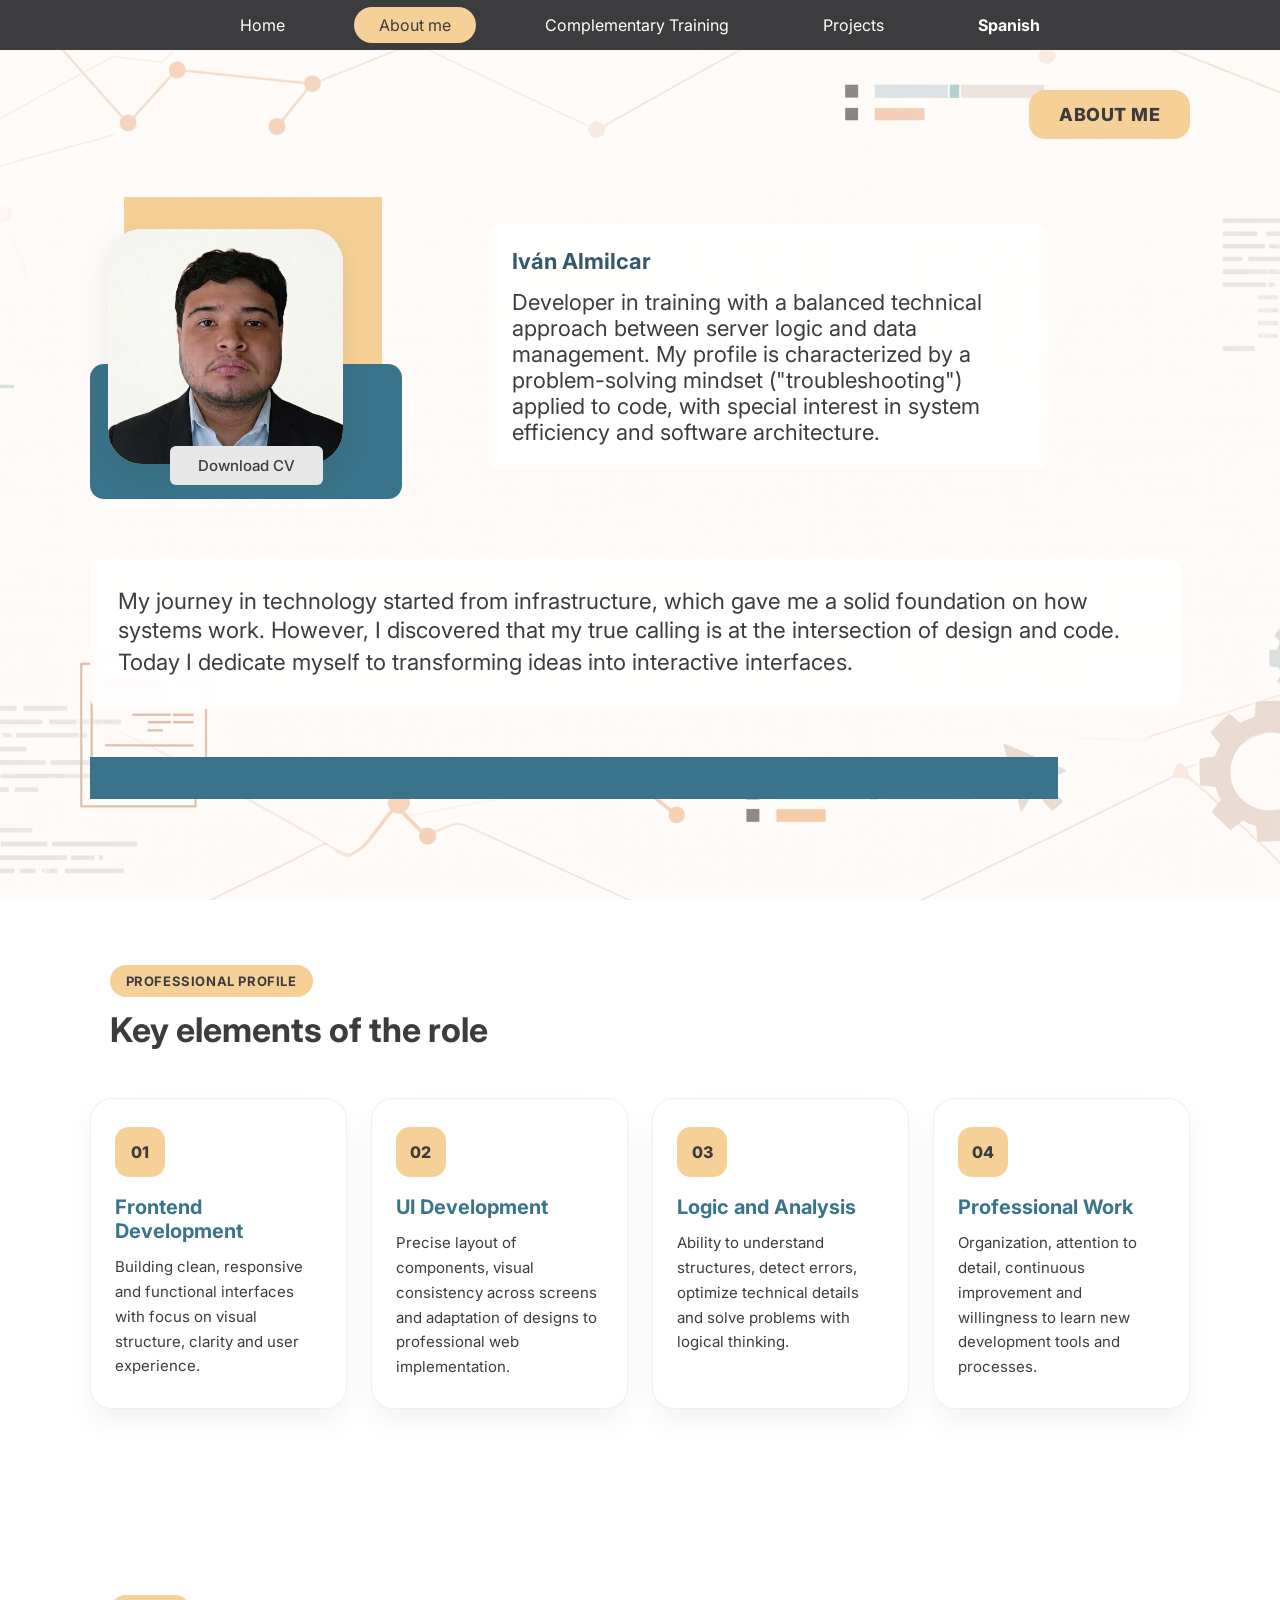
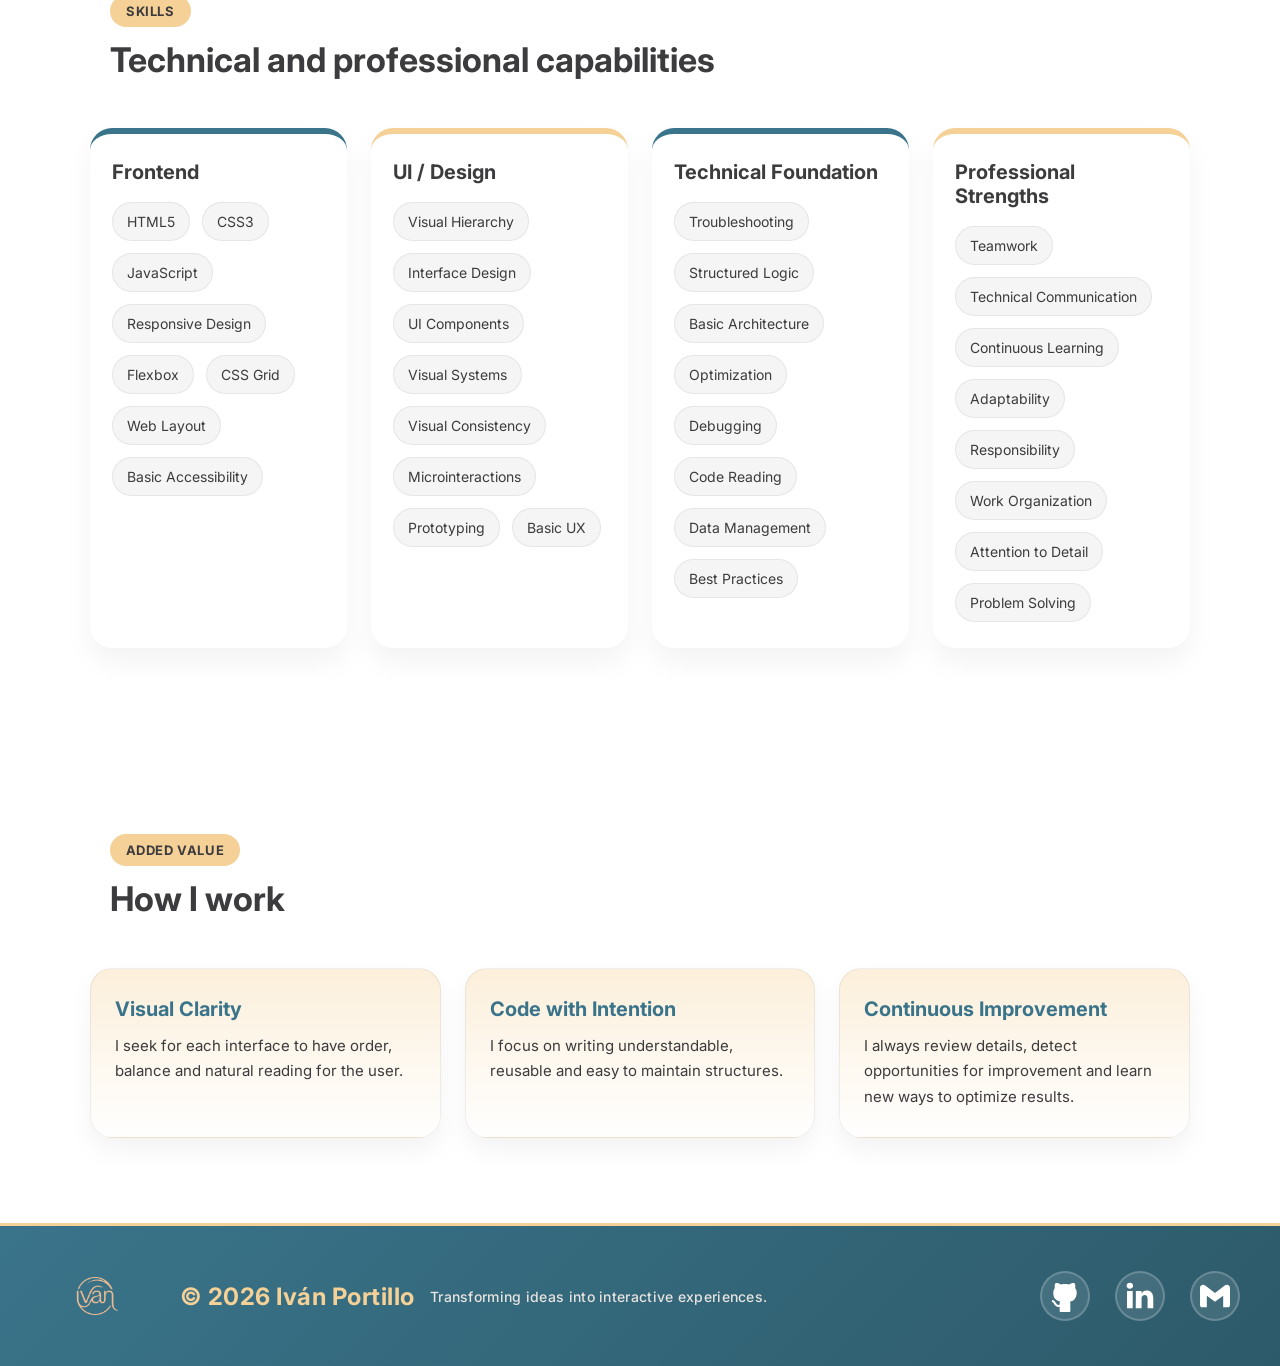
==== about-me.html @ 142f63dd "Primer commit de mi portafolio" ====
<!DOCTYPE html>
<html lang="en">
<head>
<meta charset="UTF-8">
<meta name="viewport" content="width=device-width, initial-scale=1.0">

<title>About Me - Portfolio</title>

<link href="https://fonts.googleapis.com/css2?family=Inter:wght@300;400;600;700&display=swap" rel="stylesheet">

<link rel="stylesheet" href="estilos/estilos.css">
</head>

<body>

<header class="navegacion">

<nav class="menu">

<a href="index-en.html">Home</a>
<a href="about-me.html" class="activo">About me</a>
<a href="training.html">Complementary Training</a>
<a href="projects.html">Projects</a>
<a href="sobre-mi.html" class="lang-toggle" style="margin-left: 20px; font-weight: bold;">Spanish</a>

</nav>

</header>


<section class="seccion_sobremi">

    <div class="titulo_superior_sobre">
        <h2 class="titulo_seccion">ABOUT ME</h2>
    </div>

    <div class="sobre_principal">

        <div class="sobre_visual">
            <div class="bloque_amarillo"></div>
            <div class="bloque_azul"></div>

            <div class="marco_foto">
                <img src="imag/foto-profesional.jpg" alt="Iván's Professional Photo">
            </div>

            <a class="btn-descargar-cv" href="cv/cv-Ivan-ovando-portillo.pdf" download>
                Download CV
            </a>
        </div>

        <div class="sobre_texto">
            <h3>Iván Almilcar</h3>

            <p>
                Developer in training with a balanced technical approach between
                server logic and data management. My profile is characterized by a
                problem-solving mindset ("troubleshooting") applied to code, with
                special interest in system efficiency and software architecture.
            </p>
        </div>

    </div>

    <div class="sobre_texto_inferior">
        <p>
            My journey in technology started from infrastructure, which gave me a
            solid foundation on how systems work. However, I discovered that my true
            calling is at the intersection of design and code.
        </p>

        <p>
            Today I dedicate myself to transforming ideas into interactive interfaces.
        </p>
    </div>

    <div class="franja_sobre"></div>

</section>


<section class="seccion_rol">

    <div class="encabezado_bloque">
        <span class="etiqueta_bloque">PROFESSIONAL PROFILE</span>
        <h2>Key elements of the role</h2>
    </div>

    <div class="grid_rol">

        <article class="card_rol">
            <span class="numero_rol">01</span>
            <h3>Frontend Development</h3>
            <p>
                Building clean, responsive and functional interfaces with focus
                on visual structure, clarity and user experience.
            </p>
        </article>

        <article class="card_rol">
            <span class="numero_rol">02</span>
            <h3>UI Development</h3>
            <p>
                Precise layout of components, visual consistency across screens and
                adaptation of designs to professional web implementation.
            </p>
        </article>

        <article class="card_rol">
            <span class="numero_rol">03</span>
            <h3>Logic and Analysis</h3>
            <p>
                Ability to understand structures, detect errors, optimize technical
                details and solve problems with logical thinking.
            </p>
        </article>

        <article class="card_rol">
            <span class="numero_rol">04</span>
            <h3>Professional Work</h3>
            <p>
                Organization, attention to detail, continuous improvement and willingness
                to learn new development tools and processes.
            </p>
        </article>

    </div>

</section>


<section class="seccion_habilidades" id="habilidades">

    <div class="encabezado_bloque">
        <span class="etiqueta_bloque">SKILLS</span>
        <h2>Technical and professional capabilities</h2>
    </div>

    <div class="grid_habilidades">

        <article class="card_habilidad">
            <h3>Frontend</h3>
            <ul class="lista_tags">
                <li>HTML5</li>
                <li>CSS3</li>
                <li>JavaScript</li>
                <li>Responsive Design</li>
                <li>Flexbox</li>
                <li>CSS Grid</li>
                <li>Web Layout</li>
                <li>Basic Accessibility</li>
            </ul>
        </article>

        <article class="card_habilidad">
            <h3>UI / Design</h3>
            <ul class="lista_tags">
                <li>Visual Hierarchy</li>
                <li>Interface Design</li>
                <li>UI Components</li>
                <li>Visual Systems</li>
                <li>Visual Consistency</li>
                <li>Microinteractions</li>
                <li>Prototyping</li>
                <li>Basic UX</li>
            </ul>
        </article>

        <article class="card_habilidad">
            <h3>Technical Foundation</h3>
            <ul class="lista_tags">
                <li>Troubleshooting</li>
                <li>Structured Logic</li>
                <li>Basic Architecture</li>
                <li>Optimization</li>
                <li>Debugging</li>
                <li>Code Reading</li>
                <li>Data Management</li>
                <li>Best Practices</li>
            </ul>
        </article>

        <article class="card_habilidad">
            <h3>Professional Strengths</h3>
            <ul class="lista_tags">
                <li>Teamwork</li>
                <li>Technical Communication</li>
                <li>Continuous Learning</li>
                <li>Adaptability</li>
                <li>Responsibility</li>
                <li>Work Organization</li>
                <li>Attention to Detail</li>
                <li>Problem Solving</li>
            </ul>
        </article>

    </div>

</section>


<section class="seccion_valor">

    <div class="encabezado_bloque">
        <span class="etiqueta_bloque">ADDED VALUE</span>
        <h2>How I work</h2>
    </div>

    <div class="grid_valor">

        <article class="card_valor">
            <h3>Visual Clarity</h3>
            <p>
                I seek for each interface to have order, balance and natural
                reading for the user.
            </p>
        </article>

        <article class="card_valor">
            <h3>Code with Intention</h3>
            <p>
                I focus on writing understandable, reusable and easy to
                maintain structures.
            </p>
        </article>

        <article class="card_valor">
            <h3>Continuous Improvement</h3>
            <p>
                I always review details, detect opportunities for improvement and learn new
                ways to optimize results.
            </p>
        </article>

    </div>

</section>


<footer class="footer_pagina">

<div class="footer_contenedor">
    <div class="footer_info">
        <img src="imag/profile.png" alt="Profile" style="height: 60px; width: auto; border-radius: 50%; margin-right: 15px; vertical-align: middle;">
        <h3 class="footer_nombre">© 2026 Iván Portillo</h3>
        <p class="footer_slogan">Transforming ideas into interactive experiences.</p>
    </div>

    <div class="footer_enlaces">
        <a id="btn-github" class="btn-red-social" href="https://github.com/Ivan-Jr" title="GitHub">
            <svg width="32px" height="32px" viewBox="0 0 15 15" fill="currentColor" xmlns="http://www.w3.org/2000/svg">
            <path d="M9.35762 2.14496C8.13548 1.86102 6.86444 1.86102 5.6423 2.14497C4.93642 1.71169 4.39704 1.51286 4.00502 1.42909C3.79189 1.38354 3.62296 1.37216 3.4959 1.37556C3.43249 1.37725 3.38001 1.38261 3.33821 1.38905C3.31733 1.39226 3.29919 1.39573 3.28375 1.39911C3.27603 1.4008 3.26899 1.40247 3.26264 1.40408L3.25362 1.40643L3.2495 1.40756L3.24753 1.40811L3.24563 1.40865C3.24562 1.40865 3.24563 1.40864 3.24563 1.40865C3.2452 1.40884 3.24731 1.41452 3.38299 1.88895L3.24563 1.40865C3.1036 1.44926 2.9868 1.55061 2.92657 1.68549C2.75841 2.06202 2.66657 2.46816 2.65635 2.88041C2.64875 3.18677 2.68634 3.49199 2.76743 3.78633C2.55433 4.04445 2.3807 4.33349 2.25276 4.64407C2.08484 5.05173 1.99894 5.4885 1.99998 5.92939C2.00011 7.48194 2.45815 8.52582 3.23873 9.19657C3.78563 9.66653 4.45048 9.91658 5.11619 10.0598C5.00626 10.3652 4.97773 10.6883 4.99998 11.0176V11.6158C4.59263 11.7015 4.31135 11.6744 4.11082 11.6082C3.85884 11.525 3.66566 11.3578 3.48139 11.1175C3.38806 10.9959 3.30208 10.8623 3.21179 10.7161L3.15448 10.6228C3.08377 10.5073 3.00746 10.3828 2.93045 10.2692C2.73964 9.9878 2.45813 9.63616 2.00195 9.51639L1.51834 9.38942L1.2644 10.3566L1.74801 10.4836C1.82746 10.5045 1.93204 10.5786 2.10279 10.8304C2.16553 10.9229 2.22538 11.0206 2.29372 11.1321C2.31518 11.1671 2.33753 11.2036 2.36102 11.2417C2.45488 11.3936 2.56253 11.5627 2.68796 11.7262C2.94119 12.0563 3.28597 12.389 3.79742 12.5578C4.14883 12.6738 4.54603 12.7016 4.99998 12.6319V14.5C4.99998 14.7761 5.22384 15 5.49998 15H9.49998C9.77613 15 9.99998 14.7761 9.99998 14.5V10.9375C9.99998 10.6217 9.98623 10.333 9.89735 10.0636C10.5597 9.92381 11.2193 9.67353 11.7626 9.20319C12.5429 8.52773 13 7.47445 13 5.9125L13 5.91089C12.9975 5.13212 12.7242 4.38197 12.2325 3.78635C12.3136 3.492 12.3512 3.18678 12.3436 2.88041C12.3334 2.46816 12.2416 2.06202 12.0734 1.68549C12.0131 1.55057 11.8963 1.44921 11.7542 1.40861L11.6169 1.88937C11.7542 1.40861 11.7528 1.40821 11.7523 1.40807L11.7504 1.40752L11.7462 1.4064L11.7372 1.40405C11.7309 1.40245 11.7238 1.40078 11.7161 1.39909C11.7007 1.39571 11.6826 1.39225 11.6617 1.38904C11.6199 1.38261 11.5674 1.37725 11.504 1.37556C11.3769 1.37216 11.2079 1.38354 10.9947 1.42908C10.6026 1.51286 10.0633 1.71168 9.35762 2.14496Z"/>
            </svg>
        </a>

        <a id="btn-linkedin" class="btn-red-social" href="https://www.linkedin.com/in/iván-portillo-8489853b6?utm_source=share_via&utm_content=profile&utm_medium=member_android" title="LinkedIn">
            <svg fill="currentColor" width="32px" height="32px" viewBox="-2 -2 24 24" xmlns="http://www.w3.org/2000/svg" preserveAspectRatio="xMinYMin" class="jam jam-linkedin"><path d='M19.959 11.719v7.379h-4.278v-6.885c0-1.73-.619-2.91-2.167-2.91-1.182 0-1.886.796-2.195 1.565-.113.275-.142.658-.142 1.043v7.187h-4.28s.058-11.66 0-12.869h4.28v1.824l-.028.042h.028v-.042c.568-.875 1.583-2.126 3.856-2.126 2.815 0 4.926 1.84 4.926 5.792zM2.421.026C.958.026 0 .986 0 2.249c0 1.235.93 2.224 2.365 2.224h.028c1.493 0 2.42-.989 2.42-2.224C4.787.986 3.887.026 2.422.026zM.254 19.098h4.278V6.229H.254v12.869z' /></svg>
        </a>

        <a id="btn-correo" class="btn-red-social" href="mailto:portilloivan919@gmail.com" title="Email">
            <svg fill="currentColor" width="32px" height="32px" viewBox="0 0 32 32" version="1.1" xmlns="http://www.w3.org/2000/svg">
            <title>gmail</title>
            <path d="M30.996 7.824v17.381c0 0 0 0 0 0.001 0 1.129-0.915 2.044-2.044 2.044-0 0-0 0-0.001 0h-4.772v-11.587l-8.179 6.136-8.179-6.136v11.588h-4.772c0 0 0 0-0 0-1.129 0-2.044-0.915-2.044-2.044 0-0 0-0.001 0-0.001v0-17.381c0-0 0-0.001 0-0.001 0-1.694 1.373-3.067 3.067-3.067 0.694 0 1.334 0.231 1.848 0.619l-0.008-0.006 10.088 7.567 10.088-7.567c0.506-0.383 1.146-0.613 1.84-0.613 1.694 0 3.067 1.373 3.067 3.067v0z"></path>
            </svg>
        </a>
    </div>
</div>

</footer>

<script src="scripts.js"></script>

</body>
</html>
---- estilos/estilos.css ----
:root{
    --blanco:#FFFFFF;
    --negro:#3C3B3D;
    --amarillo:#F5D197;
    --azul:#3A748A;
    --gris-suave:#F2EFEB;
}

*{
    margin:0;
    padding:0;
    box-sizing:border-box;
    font-family:'Inter',sans-serif;
}

body{
    background-image: url("../imag/Fondo_all.png");
    background-position: center;
    background-repeat: no-repeat;
    background-attachment: fixed;
    background-size: cover;
    background-color: #fff;
    color:var(--negro);
    min-height:100vh;
}

html, body{
    min-height:100%;
}

body.homepage{
    background-image: none !important;
    background-color: #fff !important;
}

/* NAV */

.navegacion{
    background:var(--negro);
    padding:15px;
    display:flex;
    justify-content:center;
    position:fixed;
    width:100%;
    top:0;
    z-index:1000;
}

.menu a{
    color:white;
    text-decoration:none;
    margin:0 20px;
    padding:8px 25px;
    border-radius:20px;
}

.menu .activo{
    background:var(--amarillo);
    color:var(--negro);
}

/* INICIO */

.seccion_inicio{
    height:100vh;
    display:flex;
    flex-direction:column;
    justify-content:space-between;
    position:relative;
    overflow:hidden;
}

.contenedor_inicio{
    position:relative;
    height:100%;
    display:flex;
    align-items:center;
    padding-left:80px;
}

.nombre{
    position:absolute;
    left:80px;
    top:120px;
    background:var(--amarillo);
    padding:18px 120px 18px 40px;
    font-weight:700;
    font-size:28px;
    z-index:2;
}

.imagen_inicio{
    position:absolute;
    top:-40px;
    left:0;
    display:flex;
    justify-content:center !important;
    align-items:center;
    width:100%;
    z-index:0;
}

.footer_pagina{
    background:linear-gradient(135deg, var(--azul) 0%, #2d5a6a 100%);
    color:white;
    display:flex;
    justify-content:center;
    align-items:center;
    padding:40px;
    z-index:20;
    border-top:3px solid var(--amarillo);
    width:100%;
}

.footer_contenedor{
    display:flex;
    justify-content:space-between;
    align-items:center;
    gap:60px;
    max-width:1200px;
    width:100%;
}

.footer_info{
    display:flex;
    align-items:center;
    gap:15px;
}

.footer_info img{
    height: 70px;
    width: auto;
    border-radius: 50%;
    display: block;
}

.footer_nombre{
    font-size:24px;
    font-weight:700;
    color:var(--amarillo);
    margin:0;
    letter-spacing:0.5px;
}

.footer_slogan{
    font-size:14px;
    font-weight:500;
    color:#E8E4E0;
    margin:0;
    letter-spacing:0.3px;
}

.footer_enlaces{
    display:flex;
    gap:25px;
    align-items:center;
}

.btn-red-social{
    display:flex;
    align-items:center;
    justify-content:center;
    width:50px;
    height:50px;
    background:rgba(255,255,255,0.1);
    border:2px solid rgba(255,255,255,0.2);
    border-radius:50%;
    cursor:pointer;
    transition:all 0.3s ease;
    color:white;
    text-decoration:none;
}

.btn-red-social:hover{
    background:var(--amarillo);
    color:var(--azul);
    border-color:var(--amarillo);
    transform:translateY(-3px);
    box-shadow:0 8px 20px rgba(245, 209, 151, 0.3);
}

.btn-red-social svg{
    display:flex;
    align-items:center;
    justify-content:center;
}

@media(max-width:768px){
    .footer_contenedor{
        flex-direction:column;
        gap:30px;
        text-align:center;
    }
    
    .footer_pagina{
        padding:30px 20px;
    }
    
    .footer_enlaces{
        justify-content:center;
    }
}

/* SOBRE MI */

.seccion_sobremi{
    background:transparent;
    padding:90px 7% 65px;
    position:relative;
    overflow:hidden;
}

.titulo_superior_sobre{
    display:flex;
    justify-content:flex-end;
    margin-bottom:38px;
}

.titulo_seccion{
    background:var(--amarillo);
    color:var(--negro);
    padding:14px 30px;
    border-radius:16px;
    font-size:18px;
    font-weight:800;
    letter-spacing:0.5px;
}

.sobre_principal{
    display:grid;
    grid-template-columns:340px minmax(320px, 1fr);
    gap:58px;
    align-items:center;
}

.sobre_visual{
    position:relative;
    width:340px;
    height:340px;
}

.bloque_amarillo{
    position:absolute;
    top:20px;
    left:34px;
    width:258px;
    height:252px;
    background:var(--amarillo);
    z-index:1;
}

.bloque_azul{
    position:absolute;
    left:0;
    bottom:18px;
    width:312px;
    height:135px;
    background:var(--azul);
    border-radius:14px;
    z-index:1;
}

.marco_foto{
    position:absolute;
    top:52px;
    left:18px;
    width:235px;
    height:235px;
    background:var(--blanco);
    border-radius:34px;
    overflow:hidden;
    z-index:3;
    box-shadow:0 10px 30px rgba(0,0,0,0.08);
}

.marco_foto img{
    width:100%;
    height:100%;
    object-fit:cover;
}

.btn-descargar-cv{
    position:absolute;
    left:80px;
    bottom:32px;
    z-index:4;
    background:#E7E7E7;
    color:var(--negro);
    text-decoration:none;
    padding:10px 28px;
    border-radius:6px;
    font-size:15px;
    font-weight:500;
    transition:0.25s ease;
}

.btn-descargar-cv:hover{
    transform:translateY(-2px);
    background:var(--blanco);
}

.sobre_texto{
    max-width:560px;
    background:rgba(255, 255, 255, 0.88);
    padding:24px;
    border-radius:12px;
    backdrop-filter:blur(4px);
}

.sobre_texto h3{
    color:#355968;
    font-size:22px;
    margin-bottom:16px;
    font-weight:700;
}

.sobre_texto p{
    font-size:clamp(14px, 2vw, 22px);
    line-height:1.18;
    max-width:560px;
}

.sobre_texto_inferior{
    margin-top:42px;
    max-width:1090px;
    font-size: 1.4rem !important;
    background:rgba(255, 255, 255, 0.88);
    padding:28px;
    border-radius:12px;
    backdrop-filter:blur(4px);
}

.sobre_texto_inferior p{
    line-height:1.28;
    margin-bottom:4px;
}

.franja_sobre{
    width:88%;
    height:42px;
    background:var(--azul);
    margin-top:48px;
}

/* BLOQUES GENERALES */

.seccion_rol,
.seccion_habilidades,
.seccion_valor{
    padding:85px 7%;
}

.seccion_rol{
    background:transparent;
}

.seccion_habilidades{
    background:transparent;
}

.seccion_valor{
    background:transparent;
}

.encabezado_bloque{
    margin-bottom:34px;
    background:rgba(255, 255, 255, 0.88);
    padding:16px 20px;
    border-radius:12px;
    backdrop-filter:blur(4px);
    width:fit-content;
}

.etiqueta_bloque{
    display:inline-block;
    background:var(--amarillo);
    color:var(--negro);
    padding:8px 16px;
    border-radius:999px;
    font-size:13px;
    font-weight:700;
    letter-spacing:0.6px;
    margin-bottom:14px;
}

.encabezado_bloque h2{
    font-size:34px;
    line-height:1.1;
    color:var(--negro);
}

/* ROL */

.grid_rol{
    display:grid;
    grid-template-columns:repeat(auto-fit, minmax(230px, 1fr));
    gap:24px;
}

.card_rol{
    background:var(--blanco);
    border-radius:22px;
    padding:28px 24px;
    border:1px solid rgba(60,59,61,0.08);
    box-shadow:0 14px 28px rgba(0,0,0,0.05);
    transition:0.28s ease;
}

.card_rol:hover{
    transform:translateY(-6px);
}

.numero_rol{
    width:50px;
    height:50px;
    background:var(--amarillo);
    color:var(--negro);
    border-radius:14px;
    display:flex;
    align-items:center;
    justify-content:center;
    font-weight:800;
    margin-bottom:18px;
}

.card_rol h3{
    color:var(--azul);
    font-size:20px;
    margin-bottom:12px;
}

.card_rol p{
    font-size:15px;
    line-height:1.65;
    color:var(--negro);
}

/* HABILIDADES */

.grid_habilidades{
    display:grid;
    grid-template-columns:repeat(auto-fit, minmax(250px, 1fr));
    gap:24px;
}

.card_habilidad{
    background:var(--blanco);
    border-radius:22px;
    padding:26px 22px;
    box-shadow:0 14px 28px rgba(0,0,0,0.05);
    border-top:6px solid var(--azul);
}

.card_habilidad:nth-child(even){
    border-top:6px solid var(--amarillo);
}

.card_habilidad h3{
    color:var(--negro);
    font-size:20px;
    margin-bottom:18px;
}

.lista_tags{
    list-style:none;
    display:flex;
    flex-wrap:wrap;
    gap:12px;
}

.lista_tags li{
    background:#F5F5F5;
    border:1px solid rgba(60,59,61,0.08);
    border-radius:999px;
    padding:10px 14px;
    font-size:14px;
    color:var(--negro);
}

/* VALOR */

.grid_valor{
    display:grid;
    grid-template-columns:repeat(auto-fit, minmax(260px, 1fr));
    gap:24px;
}

.card_valor{
    background:linear-gradient(180deg, rgba(245,209,151,0.35) 0%, rgba(255,255,255,1) 100%);
    border:1px solid rgba(60,59,61,0.08);
    border-radius:22px;
    padding:28px 24px;
    box-shadow:0 12px 26px rgba(0,0,0,0.05);
}

.card_valor h3{
    color:var(--azul);
    font-size:20px;
    margin-bottom:12px;
}

.card_valor p{
    font-size:15px;
    line-height:1.7;
}

/* RESPONSIVE */

@media (max-width: 980px){

    .sobre_principal{
        grid-template-columns:1fr;
        gap:40px;
    }

    .sobre_visual{
        margin:0 auto;
    }

    .sobre_texto{
        max-width:100%;
    }

    .sobre_texto p{
        max-width:100%;
    }

    .franja_sobre{
        width:100%;
    }
}

@media (max-width: 768px){

    .contenedor_inicio{
        padding-left:30px;
    }

    .nombre{
        left:30px;
        padding:16px 70px 16px 24px;
        font-size:22px;
    }

    .footer_inicio{
        flex-direction:column;
        gap:20px;
        align-items:flex-start;
    }

    .rol{
        font-size:22px;
    }

    .seccion_sobremi,
    .seccion_rol,
    .seccion_habilidades,
    .seccion_valor{
        padding:80px 5%;
    }

    .titulo_superior_sobre{
        justify-content:center;
    }

    .titulo_seccion{
        font-size:16px;
        text-align:center;
    }

    .sobre_visual{
        width:300px;
        height:320px;
    }

    .bloque_amarillo{
        width:230px;
        height:230px;
        left:30px;
    }

    .bloque_azul{
        width:280px;
        height:125px;
    }

    .marco_foto{
        width:210px;
        height:210px;
    }

    .btn-descargar-cv{
        left:70px;
        bottom:30px;
    }

    .encabezado_bloque h2{
        font-size:28px;
    }
}

@media (max-width: 480px){

    .menu a{
        margin:0 8px;
        padding:8px 16px;
    }

    .sobre_visual{
        transform:scale(0.92);
        transform-origin:center;
        margin-left:auto;
        margin-right:auto;
    }

    .sobre_texto p{
        font-size:18px;
        line-height:1.3;
    }

    .sobre_texto_inferior p{
        font-size:17px;
    }

    .encabezado_bloque h2{
        font-size:24px;
    }
}
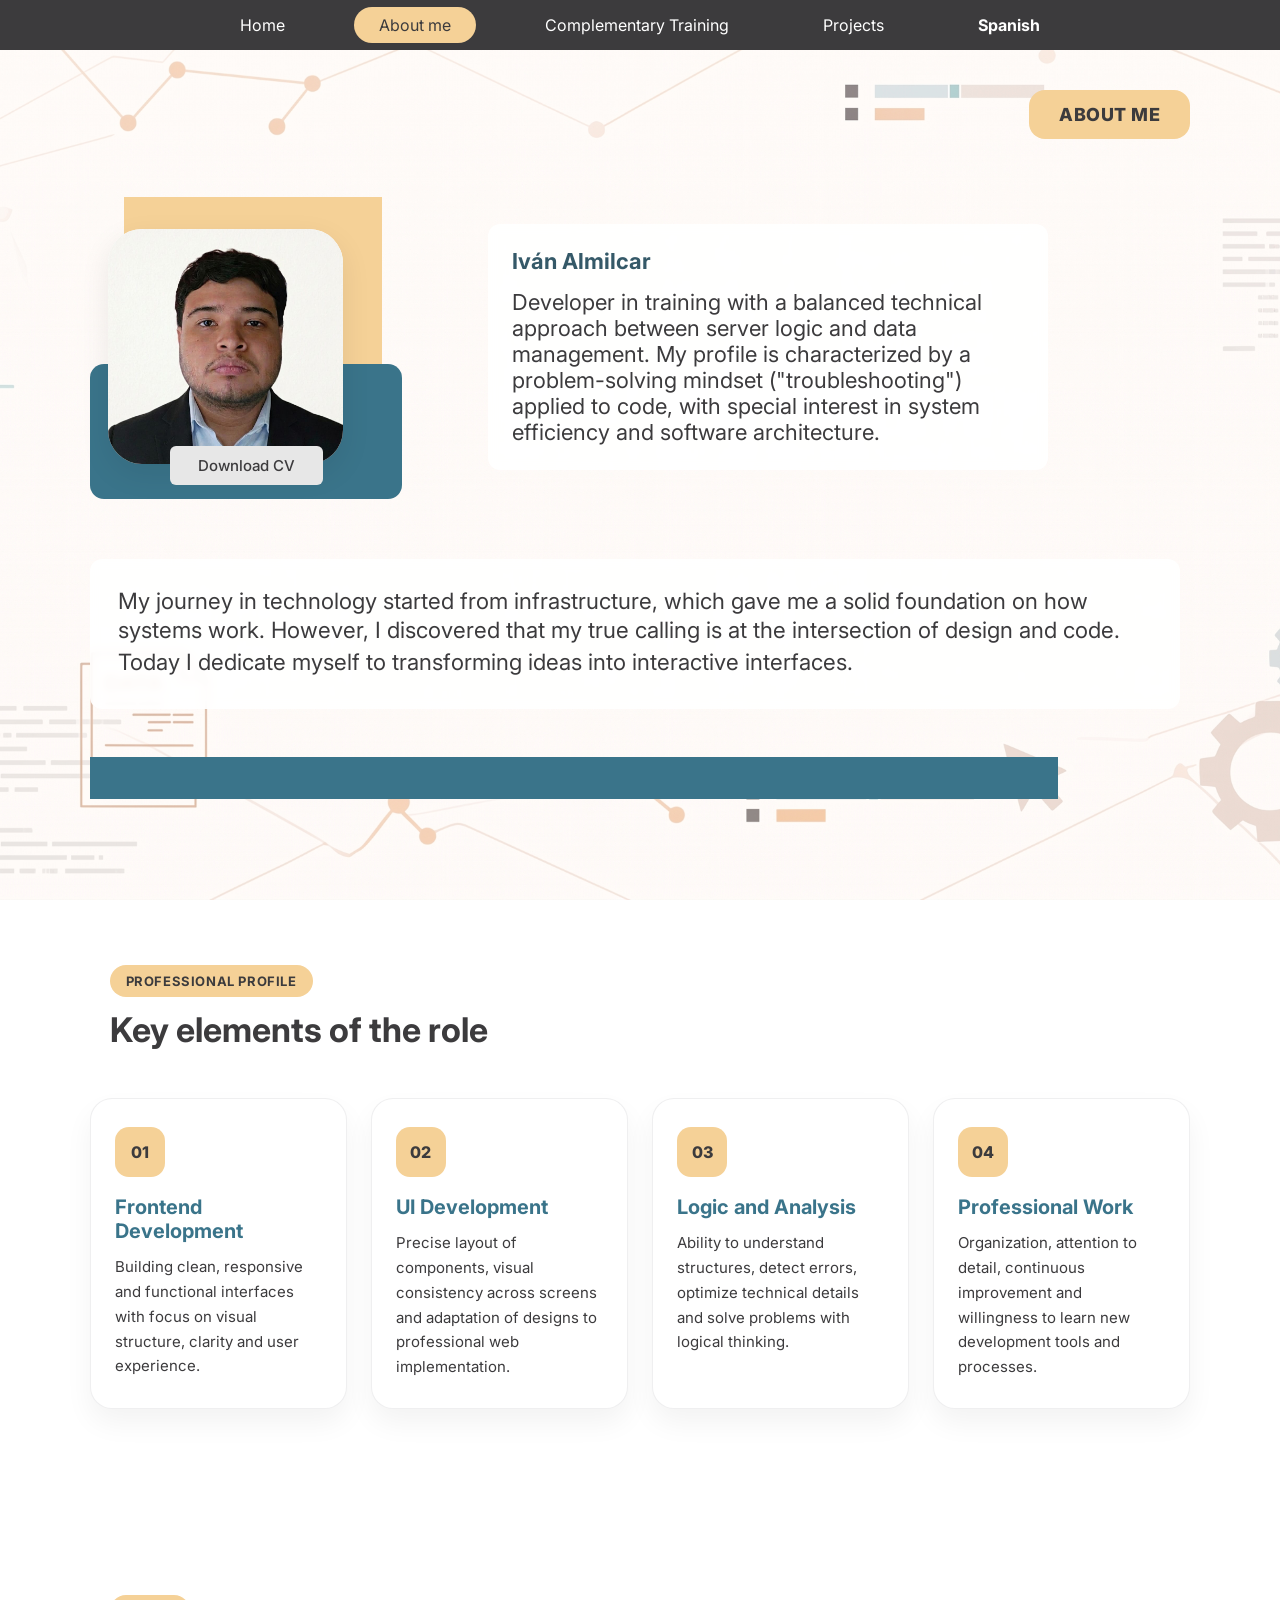
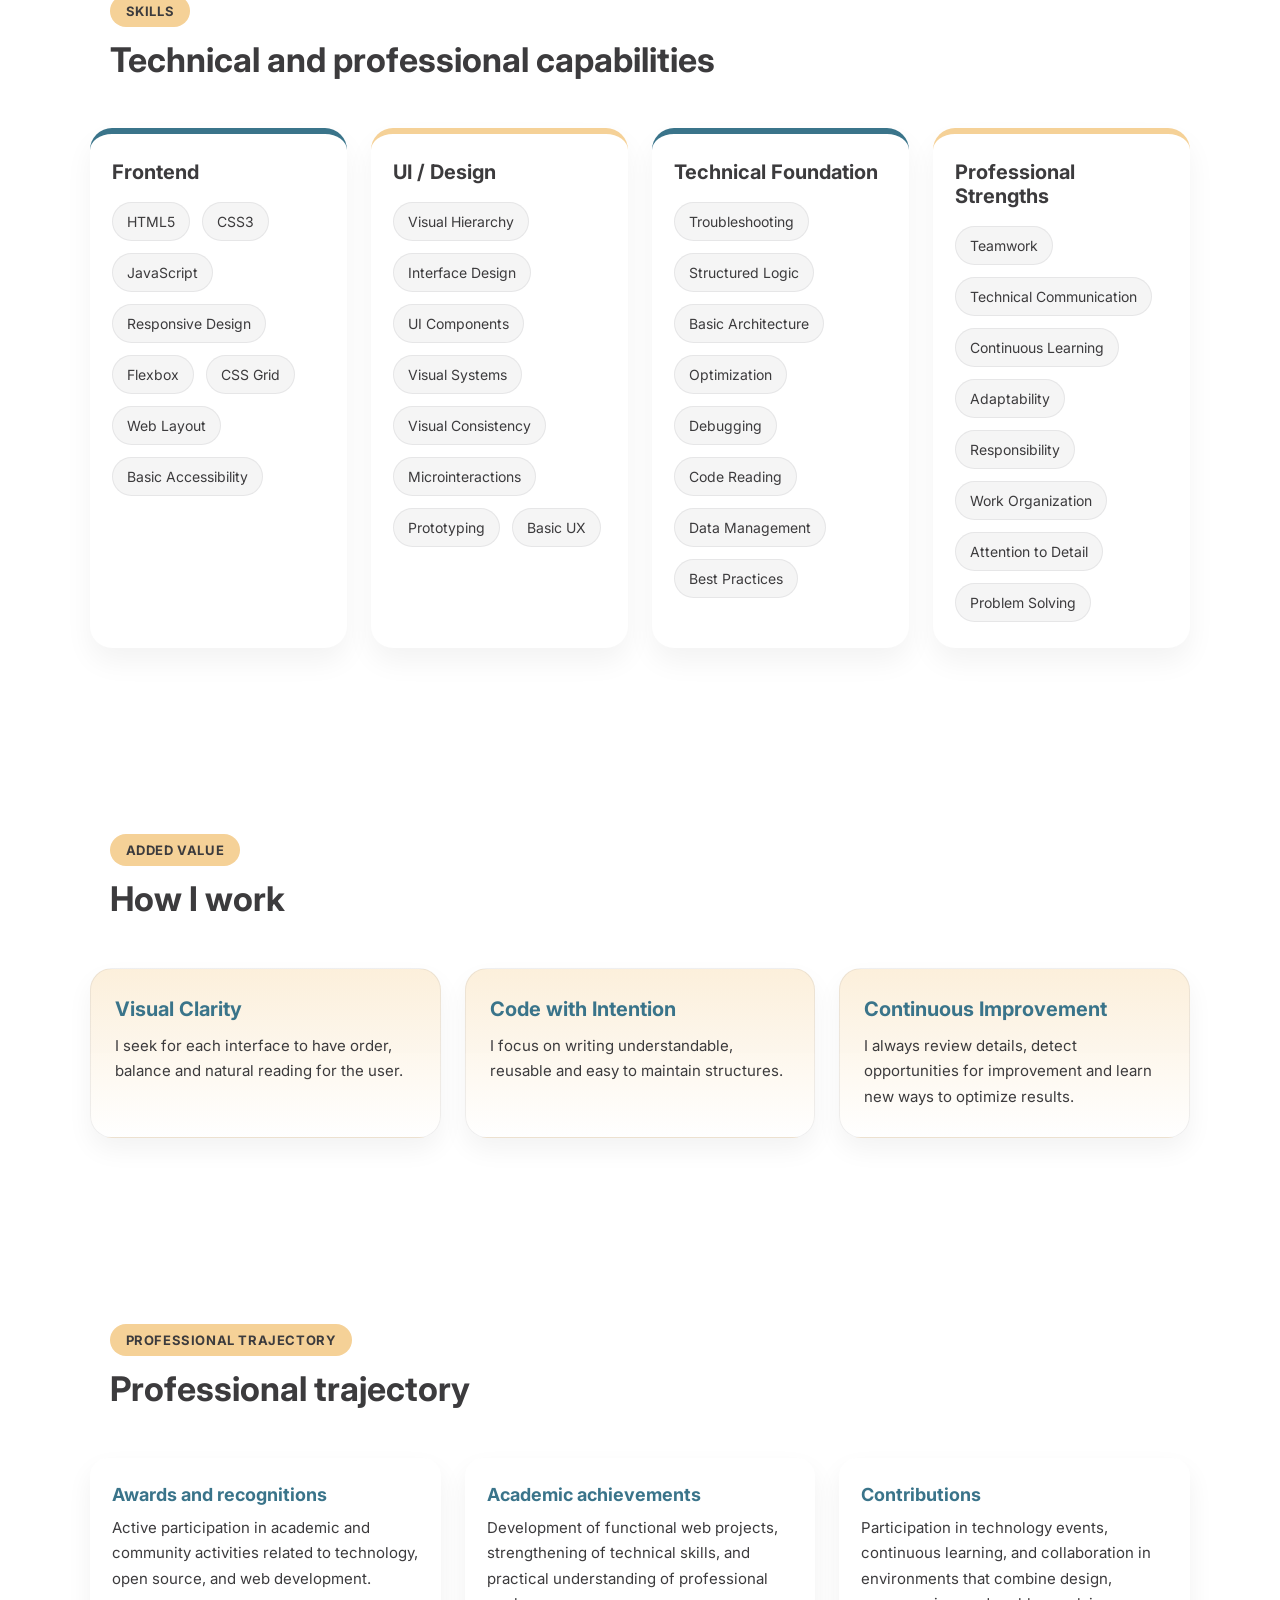
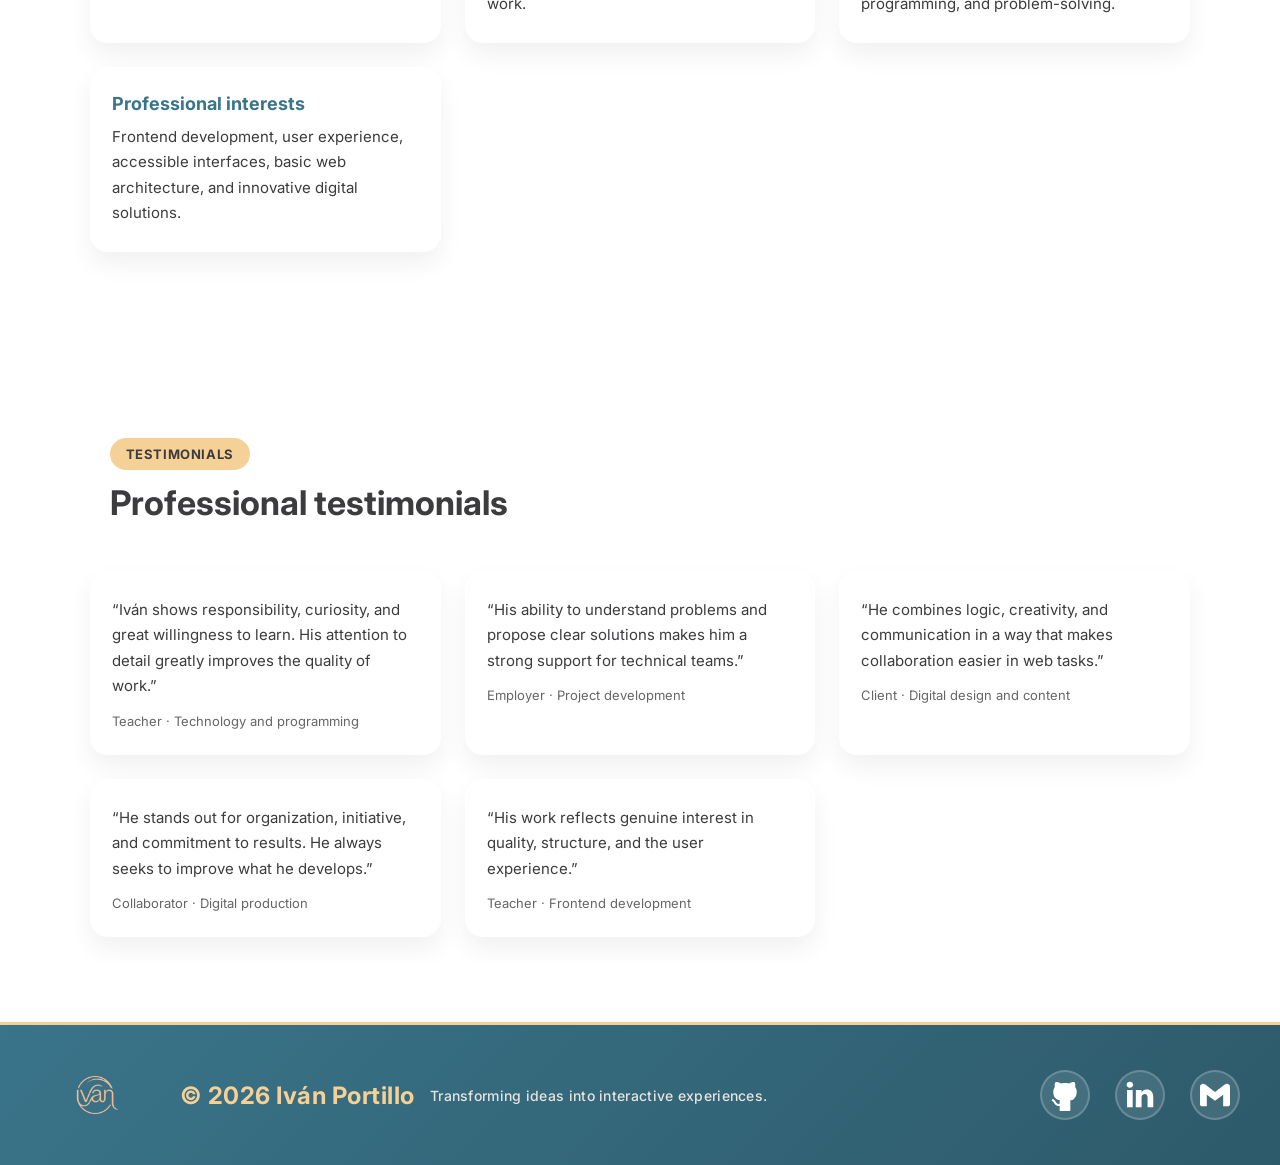
==== commit 334cc562: "Contacto directo y mejoras de requerimientos finales" ====
--- a/about-me.html
+++ b/about-me.html
@@ -44,7 +44,7 @@
                 <img src="imag/foto-profesional.jpg" alt="Iván's Professional Photo">
             </div>
 
-            <a class="btn-descargar-cv" href="cv/cv-Ivan-ovando-portillo.pdf" download>
+            <a class="btn-descargar-cv" href="file:///C:/Users/porti/Downloads/cv-Ivan-ovando-portillo.pdf" target="_blank" rel="noopener noreferrer">
                 Download CV
             </a>
         </div>
@@ -236,6 +236,65 @@
 
 </section>
 
+<section id="trayectoria" class="seccion_trayectoria">
+
+    <div class="encabezado_bloque">
+        <span class="etiqueta_bloque">PROFESSIONAL TRAJECTORY</span>
+        <h2>Professional trajectory</h2>
+    </div>
+
+    <div class="grid_trayectoria">
+        <article class="card_trayectoria">
+            <h3>Awards and recognitions</h3>
+            <p>Active participation in academic and community activities related to technology, open source, and web development.</p>
+        </article>
+        <article class="card_trayectoria">
+            <h3>Academic achievements</h3>
+            <p>Development of functional web projects, strengthening of technical skills, and practical understanding of professional work.</p>
+        </article>
+        <article class="card_trayectoria">
+            <h3>Contributions</h3>
+            <p>Participation in technology events, continuous learning, and collaboration in environments that combine design, programming, and problem-solving.</p>
+        </article>
+        <article class="card_trayectoria">
+            <h3>Professional interests</h3>
+            <p>Frontend development, user experience, accessible interfaces, basic web architecture, and innovative digital solutions.</p>
+        </article>
+    </div>
+
+</section>
+
+<section id="testimonios" class="seccion_valor">
+
+    <div class="encabezado_bloque">
+        <span class="etiqueta_bloque">TESTIMONIALS</span>
+        <h2>Professional testimonials</h2>
+    </div>
+
+    <div class="grid_testimonios">
+        <article class="card_testimonio">
+            <blockquote>“Iván shows responsibility, curiosity, and great willingness to learn. His attention to detail greatly improves the quality of work.”</blockquote>
+            <span>Teacher · Technology and programming</span>
+        </article>
+        <article class="card_testimonio">
+            <blockquote>“His ability to understand problems and propose clear solutions makes him a strong support for technical teams.”</blockquote>
+            <span>Employer · Project development</span>
+        </article>
+        <article class="card_testimonio">
+            <blockquote>“He combines logic, creativity, and communication in a way that makes collaboration easier in web tasks.”</blockquote>
+            <span>Client · Digital design and content</span>
+        </article>
+        <article class="card_testimonio">
+            <blockquote>“He stands out for organization, initiative, and commitment to results. He always seeks to improve what he develops.”</blockquote>
+            <span>Collaborator · Digital production</span>
+        </article>
+        <article class="card_testimonio">
+            <blockquote>“His work reflects genuine interest in quality, structure, and the user experience.”</blockquote>
+            <span>Teacher · Frontend development</span>
+        </article>
+    </div>
+
+</section>
 
 <footer class="footer_pagina">
 
--- a/estilos/estilos.css
+++ b/estilos/estilos.css
@@ -346,7 +346,8 @@
 
 .seccion_rol,
 .seccion_habilidades,
-.seccion_valor{
+.seccion_valor,
+.seccion_trayectoria{
     padding:85px 7%;
 }
 
@@ -358,7 +359,8 @@
     background:transparent;
 }
 
-.seccion_valor{
+.seccion_valor,
+.seccion_trayectoria{
     background:transparent;
 }
 
@@ -504,9 +506,253 @@
     line-height:1.7;
 }
 
+/* CONTACTO RAPIDO */
+
+.seccion_contacto{
+    padding:90px 7% 65px;
+    background:transparent;
+}
+
+.contenedor_contacto{
+    display:grid;
+    grid-template-columns:0.9fr 1.1fr;
+    gap:30px;
+    align-items:stretch;
+}
+
+.info_contacto{
+    background:linear-gradient(180deg, rgba(245,209,151,0.88), rgba(255,255,255,0.94));
+    border-radius:18px;
+    padding:30px;
+    box-shadow:0 10px 24px rgba(0,0,0,0.08);
+}
+
+.info_contacto h3{
+    font-size:28px;
+    margin-bottom:18px;
+    color:var(--negro);
+}
+
+.info_contacto p{
+    font-size:16px;
+    line-height:1.7;
+    color:var(--negro);
+    margin-bottom:18px;
+}
+
+.contacto_item{
+    display:flex;
+    align-items:flex-start;
+    gap:12px;
+    margin-bottom:14px;
+    color:var(--negro);
+}
+
+.contacto_item strong{
+    display:block;
+    color:var(--azul);
+}
+
+.formulario_contacto{
+    background:rgba(255,255,255,0.92);
+    border-radius:18px;
+    padding:30px;
+    box-shadow:0 10px 24px rgba(0,0,0,0.08);
+}
+
+.grid_formulario{
+    display:grid;
+    grid-template-columns:1fr 1fr;
+    gap:18px;
+}
+
+.campo_form{
+    display:flex;
+    flex-direction:column;
+    gap:8px;
+}
+
+.campo_form label{
+    font-size:14px;
+    font-weight:600;
+    color:var(--negro);
+}
+
+.campo_form input,
+.campo_form textarea{
+    width:100%;
+    padding:14px 16px;
+    border:1px solid #d8d8d8;
+    border-radius:10px;
+    font-size:15px;
+    color:var(--negro);
+    background:#fff;
+}
+
+.campo_form textarea{
+    min-height:170px;
+    resize:vertical;
+}
+
+.campo_form input:focus,
+.campo_form textarea:focus{
+    outline:none;
+    border-color:var(--azul);
+    box-shadow:0 0 0 3px rgba(58,116,138,0.12);
+}
+
+.campo-error{
+    border-color:#c0392b !important;
+}
+
+.mensaje-form{
+    display:none;
+    margin-top:14px;
+    padding:12px 14px;
+    border-radius:10px;
+    font-size:14px;
+}
+
+.mensaje-form.error{
+    display:block;
+    background:#fdecea;
+    color:#b42318;
+}
+
+.mensaje-form.success{
+    display:block;
+    background:#e7f7ed;
+    color:#1f7a45;
+}
+
+.btn-enviar{
+    margin-top:16px;
+    background:var(--azul);
+    color:white;
+    border:none;
+    padding:12px 18px;
+    border-radius:999px;
+    font-size:15px;
+    font-weight:700;
+    cursor:pointer;
+    transition:0.3s ease;
+}
+
+.btn-enviar:hover{
+    background:var(--amarillo);
+    color:var(--negro);
+}
+
+/* PROYECTOS */
+
+.proyecto_detalles{
+    list-style:none;
+    margin:16px 0 0;
+    display:grid;
+    gap:8px;
+}
+
+.proyecto_detalles li{
+    font-size:13px;
+    line-height:1.5;
+    color:#444;
+}
+
+.proyecto_detalles strong{
+    color:var(--azul);
+}
+
+.proyecto_links{
+    display:flex;
+    flex-wrap:wrap;
+    gap:10px;
+    margin-top:16px;
+}
+
+.proyecto_links a{
+    display:inline-flex;
+    align-items:center;
+    justify-content:center;
+    background:var(--azul);
+    color:white;
+    text-decoration:none;
+    padding:10px 14px;
+    border-radius:10px;
+    font-size:13px;
+    font-weight:600;
+}
+
+.proyecto_links a:hover{
+    background:var(--amarillo);
+    color:var(--negro);
+}
+
+/* TRAYECTORIA Y TESTIMONIOS */
+
+.grid_trayectoria,
+.grid_testimonios{
+    display:grid;
+    grid-template-columns:repeat(auto-fit, minmax(260px, 1fr));
+    gap:24px;
+}
+
+.card_trayectoria,
+.card_testimonio{
+    background:var(--blanco);
+    border-radius:18px;
+    padding:26px 22px;
+    box-shadow:0 12px 26px rgba(0,0,0,0.06);
+}
+
+.card_trayectoria h3,
+.card_testimonio h3{
+    color:var(--azul);
+    font-size:18px;
+    margin-bottom:10px;
+}
+
+.card_trayectoria p,
+.card_testimonio p{
+    font-size:15px;
+    line-height:1.7;
+}
+
+.card_testimonio blockquote{
+    font-size:15px;
+    line-height:1.7;
+    color:var(--negro);
+    margin-bottom:14px;
+}
+
+.card_testimonio span{
+    display:block;
+    font-size:13px;
+    color:#666;
+}
+
 /* RESPONSIVE */
 
 @media (max-width: 980px){
+
+    .navegacion{
+        padding:12px 10px;
+    }
+
+    .menu{
+        display:flex;
+        flex-wrap:wrap;
+        justify-content:center;
+        gap:6px;
+    }
+
+    .menu a{
+        margin:0;
+        padding:8px 12px;
+    }
+
+    .contenedor_contacto{
+        grid-template-columns:1fr;
+    }
 
     .sobre_principal{
         grid-template-columns:1fr;
@@ -532,20 +778,61 @@
 
 @media (max-width: 768px){
 
+    body{
+        background-attachment:scroll;
+    }
+
+    .seccion_inicio{
+        height:auto;
+        min-height:100vh;
+    }
+
     .contenedor_inicio{
-        padding-left:30px;
+        padding:150px 20px 50px;
+        min-height:100vh;
+        display:flex;
+        flex-direction:column;
+        justify-content:center;
+        align-items:center;
+        text-align:center;
     }
 
     .nombre{
-        left:30px;
-        padding:16px 70px 16px 24px;
+        position:relative;
+        left:auto;
+        top:auto;
+        width:min(100%, 520px);
+        padding:16px 24px;
         font-size:22px;
     }
 
-    .footer_inicio{
+    .imagen_inicio{
+        position:relative;
+        top:auto;
+        left:auto;
+        width:100%;
+        max-width:520px;
+        height:auto;
+        margin-top:18px;
+    }
+
+    .footer_pagina{
+        padding:30px 20px;
+    }
+
+    .footer_contenedor{
         flex-direction:column;
-        gap:20px;
-        align-items:flex-start;
+        gap:30px;
+        text-align:center;
+    }
+
+    .footer_info{
+        flex-direction:column;
+        align-items:center;
+    }
+
+    .footer_enlaces{
+        justify-content:center;
     }
 
     .rol{
@@ -555,8 +842,14 @@
     .seccion_sobremi,
     .seccion_rol,
     .seccion_habilidades,
-    .seccion_valor{
+    .seccion_valor,
+    .seccion_trayectoria,
+    .seccion_contacto{
         padding:80px 5%;
+    }
+
+    .grid_formulario{
+        grid-template-columns:1fr;
     }
 
     .titulo_superior_sobre{
@@ -590,8 +883,14 @@
     }
 
     .btn-descargar-cv{
-        left:70px;
+        left:50%;
         bottom:30px;
+        transform:translateX(-50%);
+        white-space:nowrap;
+    }
+
+    .sobre_texto_inferior{
+        font-size:clamp(1rem, 2.2vw, 1.3rem) !important;
     }
 
     .encabezado_bloque h2{
@@ -602,8 +901,14 @@
 @media (max-width: 480px){
 
     .menu a{
-        margin:0 8px;
-        padding:8px 16px;
+        margin:0 4px;
+        padding:7px 10px;
+        font-size:0.9rem;
+    }
+
+    .nombre{
+        padding:14px 18px;
+        font-size:18px;
     }
 
     .sobre_visual{
@@ -614,15 +919,24 @@
     }
 
     .sobre_texto p{
-        font-size:18px;
-        line-height:1.3;
+        font-size:16px;
+        line-height:1.35;
     }
 
     .sobre_texto_inferior p{
-        font-size:17px;
+        font-size:15px;
+        line-height:1.5;
     }
 
     .encabezado_bloque h2{
         font-size:24px;
     }
+
+    .footer_nombre{
+        font-size:20px;
+    }
+
+    .footer_slogan{
+        font-size:12px;
+    }
 }
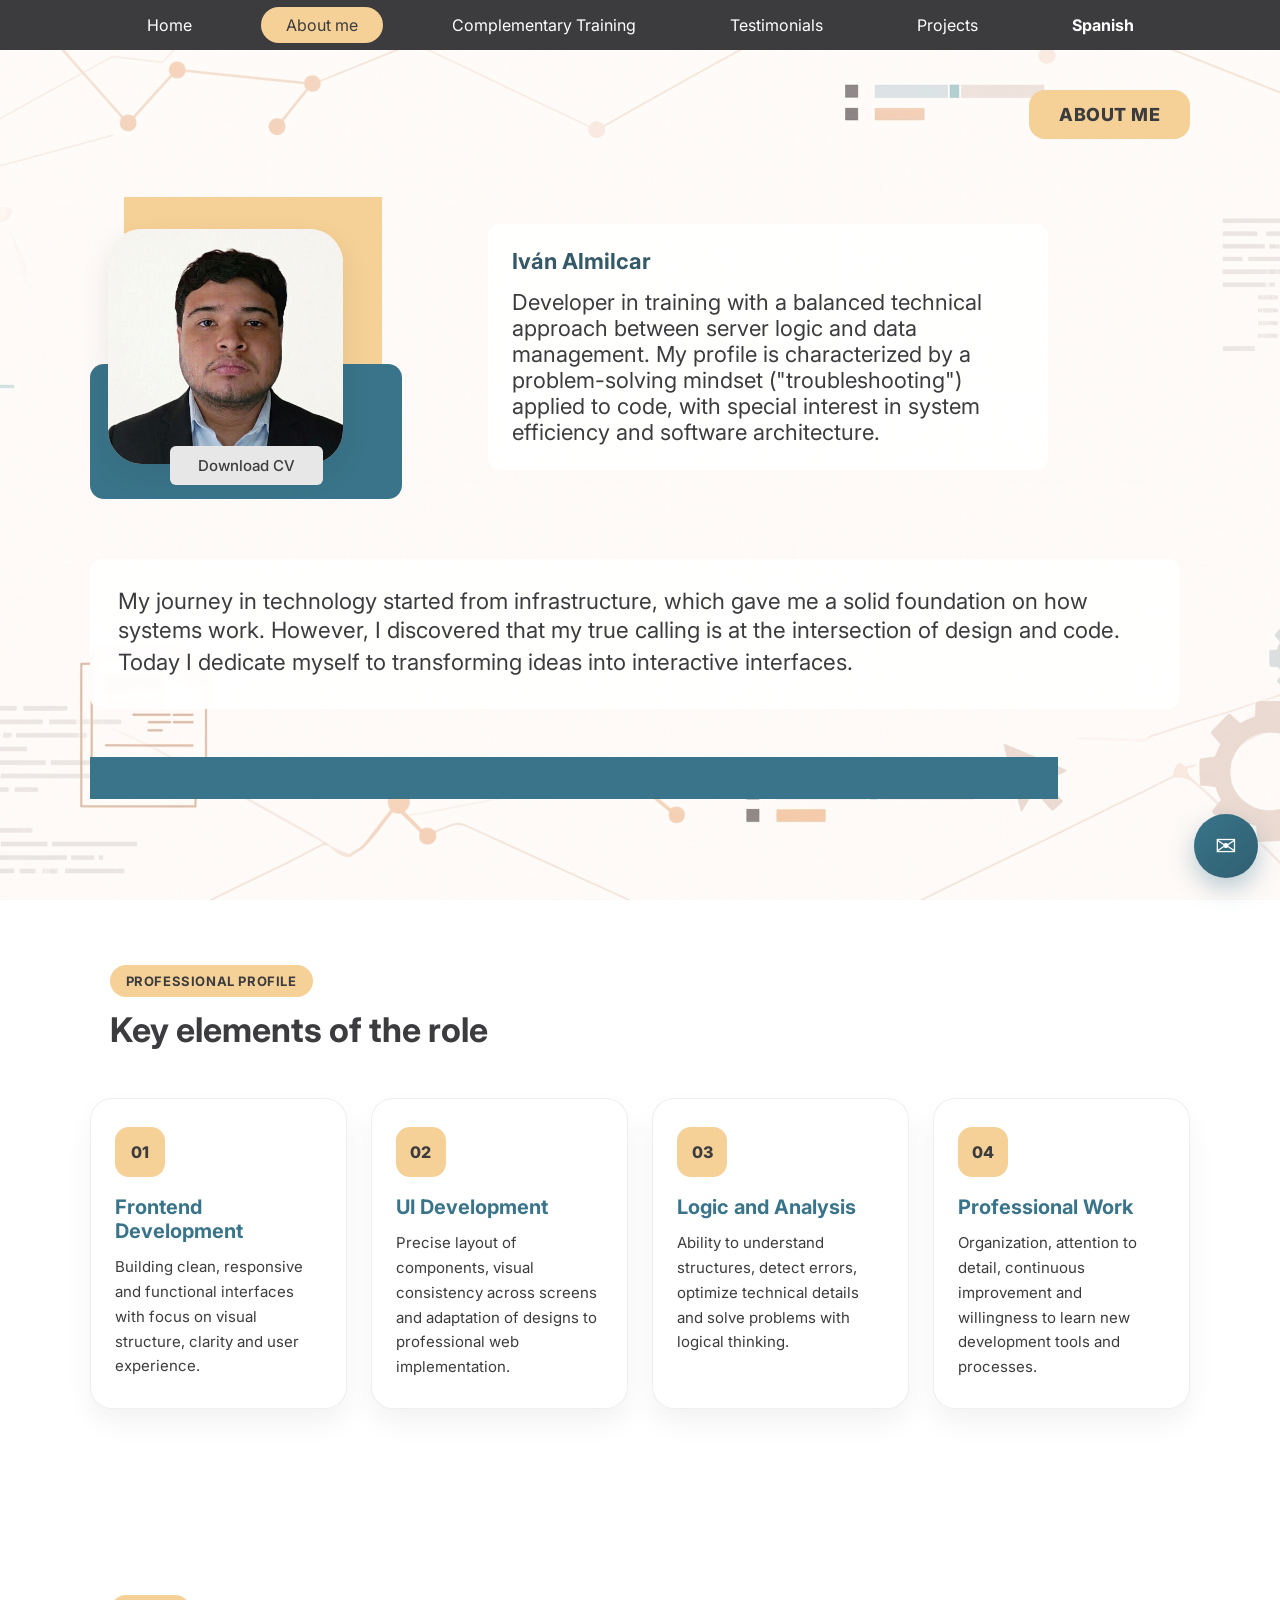
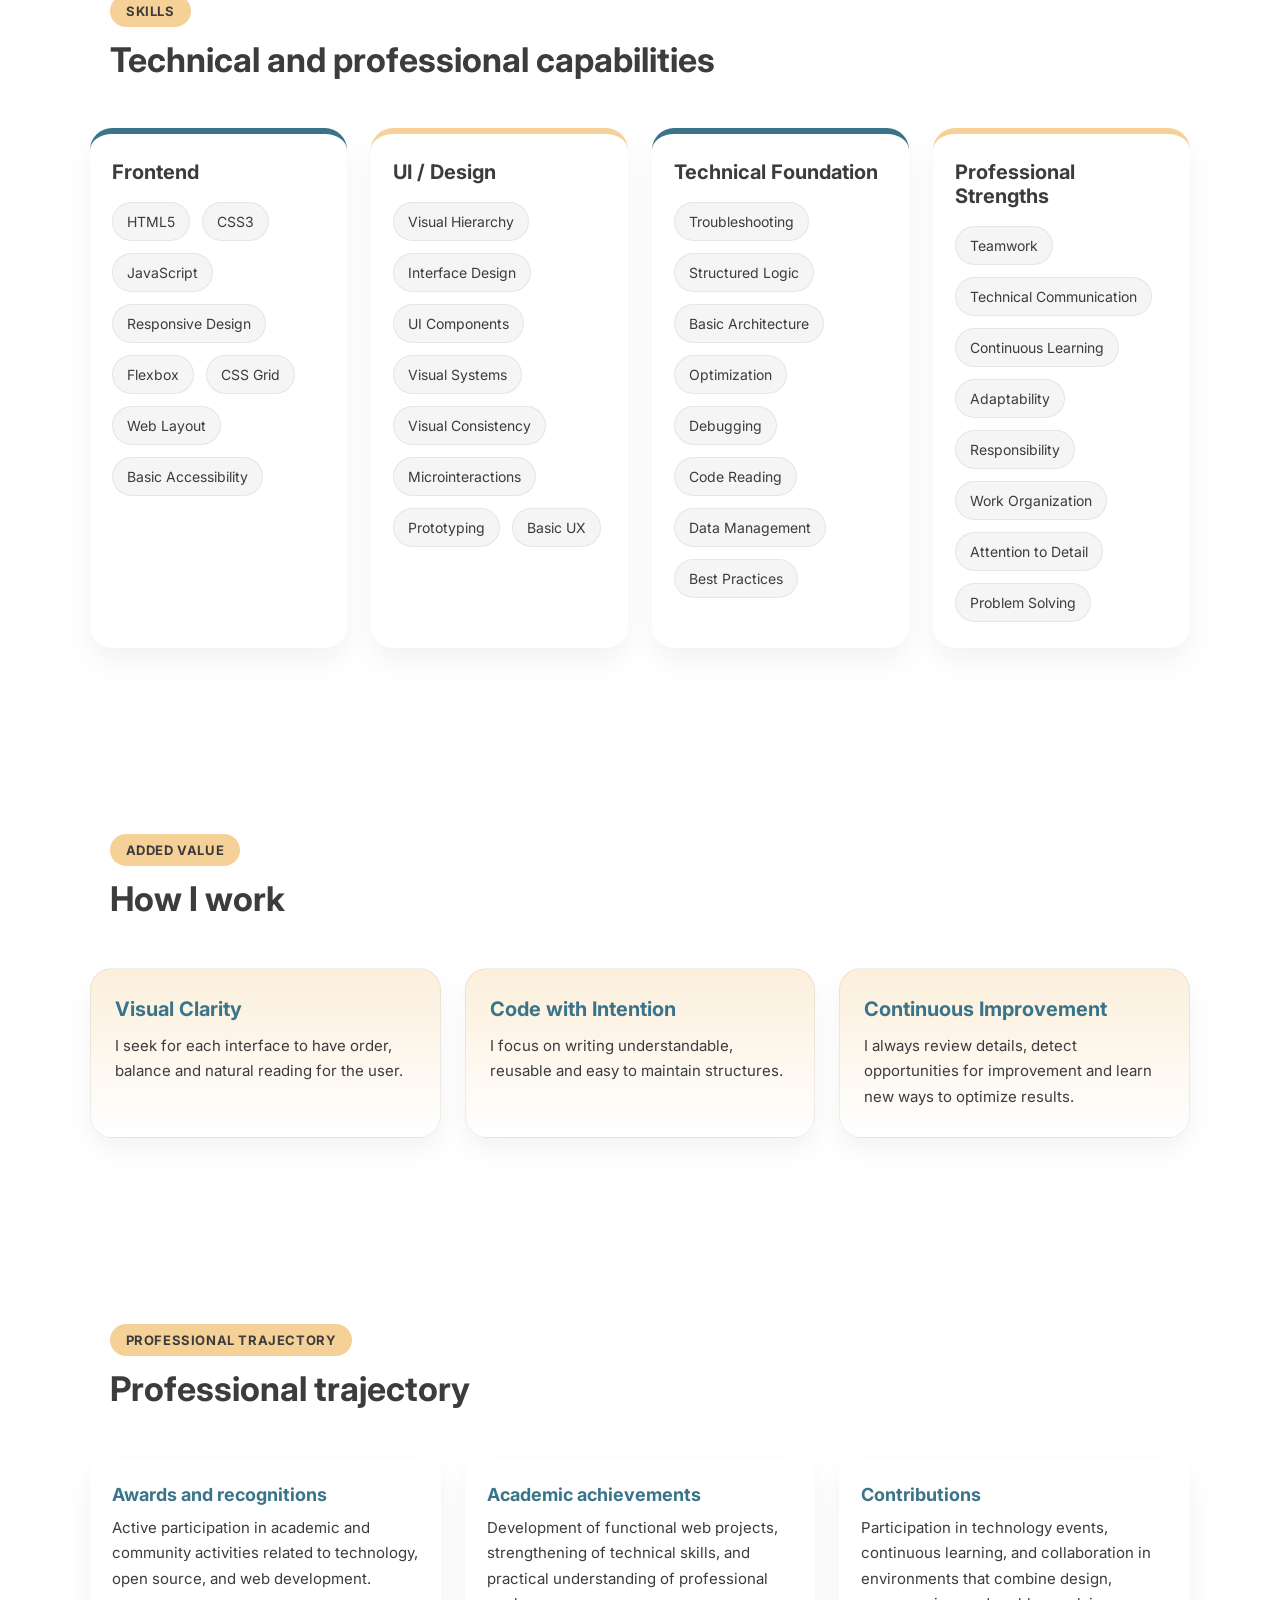
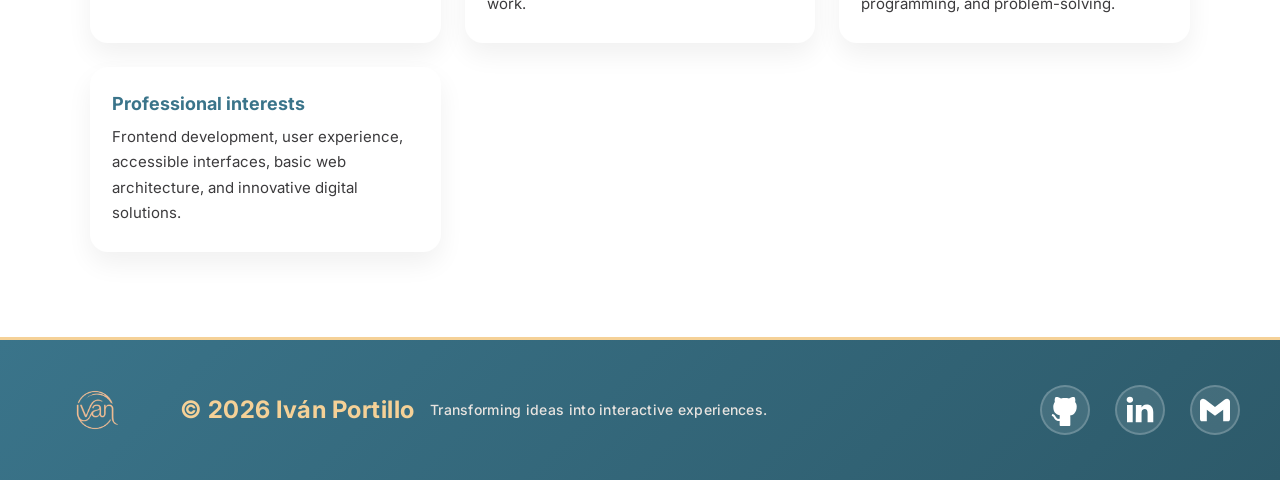
==== commit b4024c2c: "Apartado Testimonio y pdfs subidos" ====
--- a/about-me.html
+++ b/about-me.html
@@ -12,7 +12,7 @@
 </head>
 
 <body>
-
+<main>
 <header class="navegacion">
 
 <nav class="menu">
@@ -20,6 +20,7 @@
 <a href="index-en.html">Home</a>
 <a href="about-me.html" class="activo">About me</a>
 <a href="training.html">Complementary Training</a>
+<a href="testimonials.html">Testimonials</a>
 <a href="projects.html">Projects</a>
 <a href="sobre-mi.html" class="lang-toggle" style="margin-left: 20px; font-weight: bold;">Spanish</a>
 
@@ -264,38 +265,6 @@
 
 </section>
 
-<section id="testimonios" class="seccion_valor">
-
-    <div class="encabezado_bloque">
-        <span class="etiqueta_bloque">TESTIMONIALS</span>
-        <h2>Professional testimonials</h2>
-    </div>
-
-    <div class="grid_testimonios">
-        <article class="card_testimonio">
-            <blockquote>“Iván shows responsibility, curiosity, and great willingness to learn. His attention to detail greatly improves the quality of work.”</blockquote>
-            <span>Teacher · Technology and programming</span>
-        </article>
-        <article class="card_testimonio">
-            <blockquote>“His ability to understand problems and propose clear solutions makes him a strong support for technical teams.”</blockquote>
-            <span>Employer · Project development</span>
-        </article>
-        <article class="card_testimonio">
-            <blockquote>“He combines logic, creativity, and communication in a way that makes collaboration easier in web tasks.”</blockquote>
-            <span>Client · Digital design and content</span>
-        </article>
-        <article class="card_testimonio">
-            <blockquote>“He stands out for organization, initiative, and commitment to results. He always seeks to improve what he develops.”</blockquote>
-            <span>Collaborator · Digital production</span>
-        </article>
-        <article class="card_testimonio">
-            <blockquote>“His work reflects genuine interest in quality, structure, and the user experience.”</blockquote>
-            <span>Teacher · Frontend development</span>
-        </article>
-    </div>
-
-</section>
-
 <footer class="footer_pagina">
 
 <div class="footer_contenedor">
@@ -326,6 +295,7 @@
 </div>
 
 </footer>
+</main>
 
 <script src="scripts.js"></script>
 
--- a/estilos/estilos.css
+++ b/estilos/estilos.css
@@ -22,10 +22,17 @@
     background-color: #fff;
     color:var(--negro);
     min-height:100vh;
+    display:flex;
+    flex-direction:column;
 }
 
 html, body{
     min-height:100%;
+}
+
+main{
+    flex:1 0 auto;
+    width:100%;
 }
 
 body.homepage{
@@ -110,6 +117,8 @@
     z-index:20;
     border-top:3px solid var(--amarillo);
     width:100%;
+    margin-top:auto;
+    flex-shrink:0;
 }
 
 .footer_contenedor{
@@ -207,7 +216,7 @@
     background:transparent;
     padding:90px 7% 65px;
     position:relative;
-    overflow:hidden;
+    overflow:visible;
 }
 
 .titulo_superior_sobre{
@@ -349,6 +358,8 @@
 .seccion_valor,
 .seccion_trayectoria{
     padding:85px 7%;
+    overflow:visible;
+    min-height:0;
 }
 
 .seccion_rol{
@@ -730,6 +741,339 @@
     color:#666;
 }
 
+.document-card{
+    display:flex;
+    flex-direction:column;
+    gap:16px;
+    align-items:stretch;
+    text-align:center;
+    min-height:100%;
+}
+
+.document-preview{
+    min-height:220px;
+    padding:18px;
+    display:flex;
+    flex-direction:column;
+    align-items:center;
+    justify-content:center;
+    gap:10px;
+    background:linear-gradient(180deg, #f7f7f7, #eef5f8);
+    border:1px solid #e5e5e5;
+    border-radius:14px;
+    color:var(--azul);
+    font-weight:600;
+}
+
+.document-preview span{
+    display:inline-flex;
+    align-items:center;
+    justify-content:center;
+    width:52px;
+    height:52px;
+    border-radius:12px;
+    background:var(--amarillo);
+    color:var(--negro);
+    font-size:12px;
+    letter-spacing:0.1em;
+}
+
+.document-preview strong{
+    font-size:16px;
+    word-break:break-word;
+    line-height:1.4;
+}
+
+.document-open-btn{
+    width:100%;
+    display:inline-flex;
+    align-items:center;
+    justify-content:center;
+    padding:12px 16px;
+    border:none;
+    border-radius:12px;
+    background:var(--azul);
+    color:#fff;
+    font-size:15px;
+    font-weight:600;
+    cursor:pointer;
+    transition:transform 0.2s ease, background 0.2s ease;
+}
+
+.document-open-btn:hover{
+    background:#2d5a6a;
+    transform:translateY(-1px);
+}
+
+.document-modal{
+    position:fixed;
+    inset:0;
+    background:rgba(0,0,0,0.78);
+    display:none;
+    align-items:center;
+    justify-content:center;
+    z-index:3000;
+    padding:24px;
+}
+
+.document-modal.is-open{
+    display:flex;
+}
+
+.document-modal-panel{
+    width:min(980px, 100%);
+    max-height:90vh;
+    background:#fff;
+    border-radius:16px;
+    overflow:hidden;
+    box-shadow:0 18px 40px rgba(0,0,0,0.3);
+}
+
+@media (max-width: 640px){
+    .document-preview{
+        min-height:180px;
+    }
+
+    .document-preview strong{
+        font-size:15px;
+    }
+
+    .document-modal-body{
+        padding:12px;
+    }
+
+    .document-modal-preview{
+        min-height:60vh;
+    }
+
+    .document-modal-actions{
+        justify-content:center;
+    }
+}
+.document-modal-header{
+    display:flex;
+    align-items:center;
+    justify-content:space-between;
+    padding:16px 18px;
+    background:#f7f7f7;
+    border-bottom:1px solid #ececec;
+}
+
+.document-modal-header h3{
+    font-size:16px;
+    color:var(--negro);
+}
+
+.document-modal-close{
+    border:none;
+    background:transparent;
+    color:var(--negro);
+    font-size:26px;
+    cursor:pointer;
+}
+
+.document-modal-body{
+    padding:18px;
+    display:flex;
+    flex-direction:column;
+    gap:12px;
+}
+
+.document-modal-preview{
+    width:100%;
+    min-height:70vh;
+    border:none;
+    background:#fff;
+}
+
+.document-modal-actions{
+    display:flex;
+    justify-content:flex-end;
+    gap:10px;
+}
+
+.document-modal-actions a{
+    display:inline-flex;
+    align-items:center;
+    justify-content:center;
+    padding:10px 14px;
+    border-radius:10px;
+    background:var(--azul);
+    color:#fff;
+    text-decoration:none;
+    font-size:14px;
+    font-weight:600;
+}
+
+/* BOTÓN DE CONTACTO FLOTANTE */
+
+.floating-contact-btn{
+    position:fixed;
+    right:22px;
+    bottom:22px;
+    width:64px;
+    height:64px;
+    border:none;
+    border-radius:50%;
+    background:linear-gradient(135deg, var(--azul), #2d5a6a);
+    color:white;
+    display:flex;
+    align-items:center;
+    justify-content:center;
+    cursor:pointer;
+    z-index:2000;
+    box-shadow:0 10px 24px rgba(58, 116, 138, 0.35);
+    transition:transform 0.2s ease, box-shadow 0.2s ease;
+    animation: floating-contact-bounce 3.2s ease-in-out infinite;
+}
+
+.floating-contact-btn::before{
+    content:"";
+    position:absolute;
+    width:100%;
+    height:100%;
+    border-radius:50%;
+    background:rgba(58, 116, 138, 0.18);
+    animation: floating-contact-pulse 3.6s ease-out infinite;
+}
+
+.floating-contact-btn:hover{
+    transform:translateY(-3px);
+    box-shadow:0 14px 28px rgba(58, 116, 138, 0.45);
+}
+
+.floating-contact-icon{
+    position:relative;
+    z-index:1;
+    font-size:26px;
+    line-height:1;
+}
+
+@keyframes floating-contact-bounce{
+    0%, 100%{
+        transform:translateY(0);
+    }
+    50%{
+        transform:translateY(-5px);
+    }
+}
+
+@keyframes floating-contact-pulse{
+    0%{
+        transform:scale(0.9);
+        opacity:0.6;
+    }
+    70%{
+        transform:scale(1.25);
+        opacity:0;
+    }
+    100%{
+        transform:scale(1.3);
+        opacity:0;
+    }
+}
+
+.floating-contact-modal{
+    position:fixed;
+    inset:0;
+    background:rgba(0,0,0,0.45);
+    display:none;
+    align-items:center;
+    justify-content:center;
+    z-index:2100;
+    padding:20px;
+}
+
+.floating-contact-modal.is-open{
+    display:flex;
+}
+
+.floating-contact-modal-panel{
+    position:relative;
+    width:min(520px, 100%);
+    background:white;
+    border-radius:18px;
+    padding:28px 24px;
+    box-shadow:0 18px 40px rgba(0,0,0,0.2);
+}
+
+.floating-contact-close{
+    position:absolute;
+    right:14px;
+    top:14px;
+    border:none;
+    background:transparent;
+    font-size:28px;
+    color:#666;
+    cursor:pointer;
+}
+
+.floating-contact-header h3{
+    margin:8px 0 18px;
+    color:var(--negro);
+    font-size:24px;
+}
+
+.floating-contact-form{
+    display:grid;
+    gap:14px;
+}
+
+.floating-contact-field{
+    display:flex;
+    flex-direction:column;
+    gap:6px;
+}
+
+.floating-contact-field label{
+    font-size:14px;
+    font-weight:700;
+    color:var(--negro);
+}
+
+.floating-contact-field input,
+.floating-contact-field textarea{
+    width:100%;
+    padding:12px 14px;
+    border:1px solid #d7d7d7;
+    border-radius:10px;
+    font-size:14px;
+    color:var(--negro);
+    background:#fff;
+}
+
+.floating-contact-field textarea{
+    min-height:140px;
+    resize:vertical;
+}
+
+.floating-contact-field input:focus,
+.floating-contact-field textarea:focus{
+    outline:none;
+    border-color:var(--azul);
+    box-shadow:0 0 0 3px rgba(58,116,138,0.12);
+}
+
+.floating-error{
+    border-color:#c0392b !important;
+}
+
+.floating-contact-submit{
+    border:none;
+    background:var(--azul);
+    color:white;
+    padding:12px 18px;
+    border-radius:999px;
+    font-weight:700;
+    cursor:pointer;
+    transition:background 0.2s ease;
+}
+
+.floating-contact-submit:hover{
+    background:var(--amarillo);
+    color:var(--negro);
+}
+
 /* RESPONSIVE */
 
 @media (max-width: 980px){
@@ -932,6 +1276,17 @@
         font-size:24px;
     }
 
+    .floating-contact-btn{
+        right:16px;
+        bottom:16px;
+        width:58px;
+        height:58px;
+    }
+
+    .floating-contact-modal-panel{
+        padding:22px 16px;
+    }
+
     .footer_nombre{
         font-size:20px;
     }
